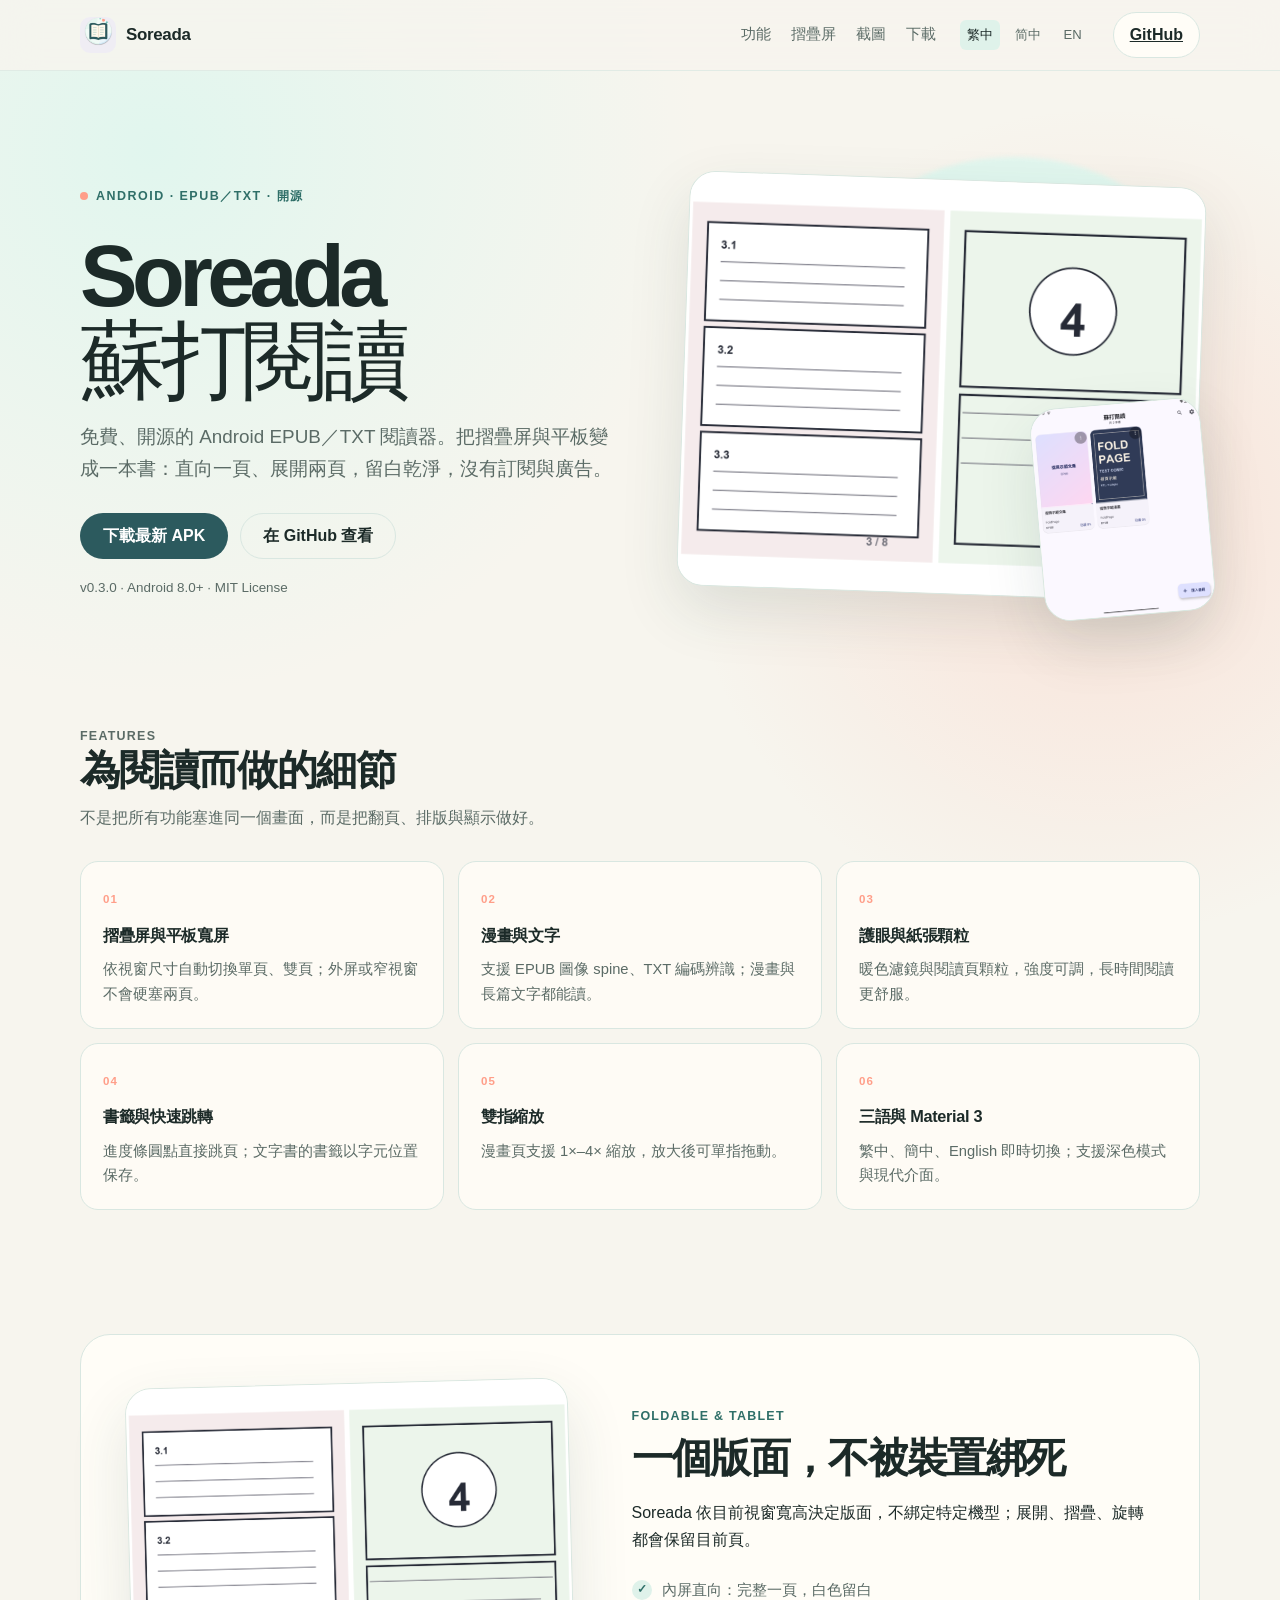
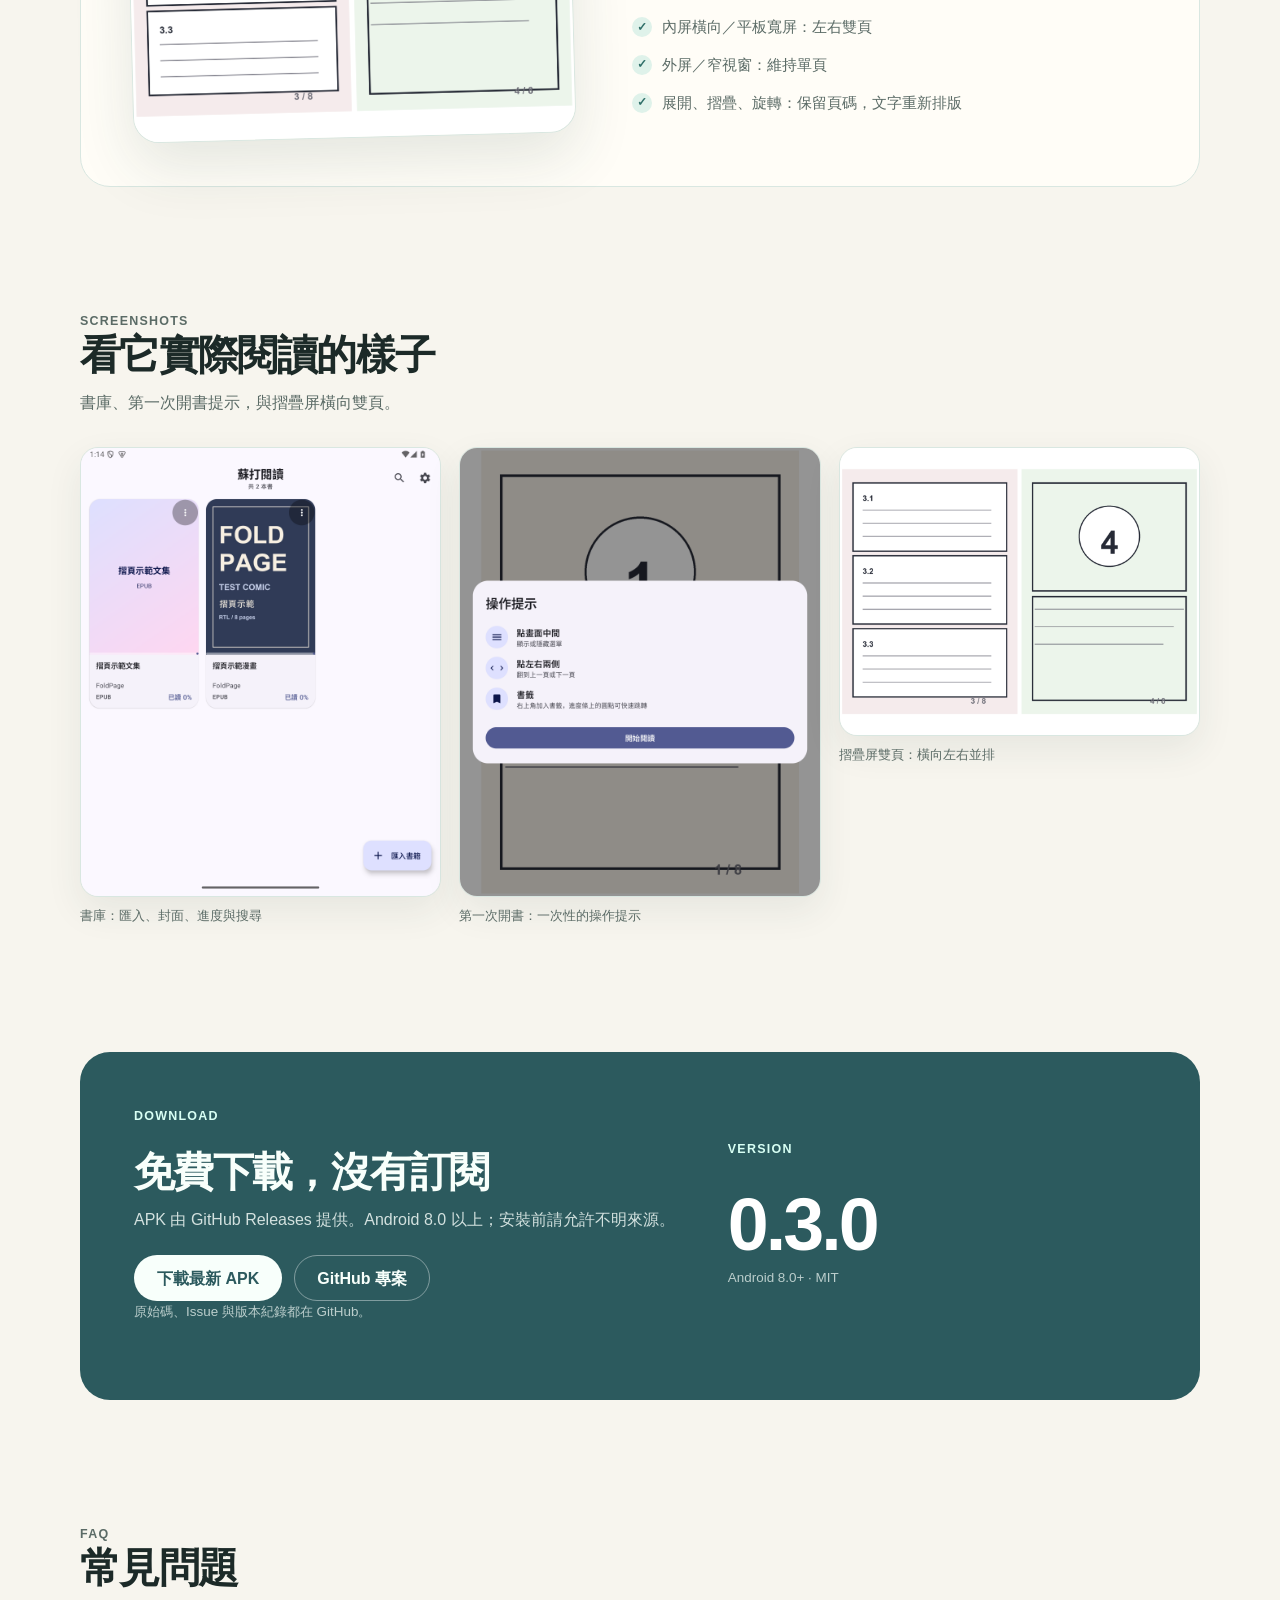
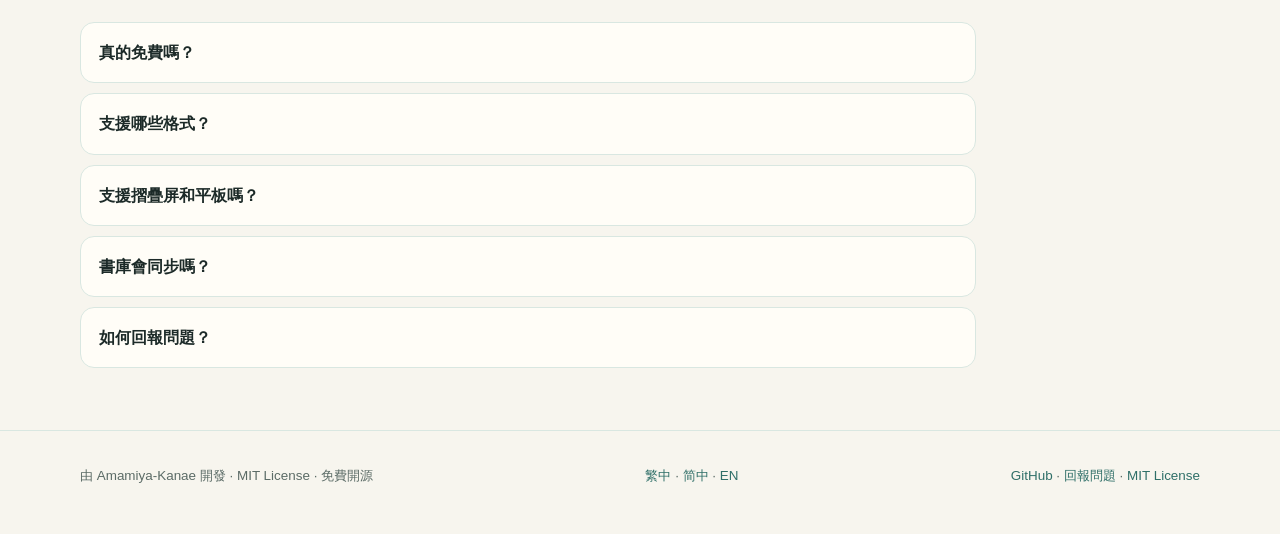
==== docs/index.html @ 7c4c2ee2 "Add trilingual GitHub Pages site and social preview" ====
<!doctype html>
<html lang="zh-Hant">
<head>
    <meta charset="utf-8">
    <meta name="viewport" content="width=device-width, initial-scale=1">
    <title>蘇打閱讀 Soreada — 免費開源 EPUB/TXT 閱讀器，支援摺疊屏與平板</title>
    <meta name="description" content="Soreada 是免費、開源的 Android EPUB／TXT 閱讀器，支援摺疊屏單頁／雙頁、平板寬屏、護眼模式、書籤與書庫搜尋。">
    <link rel="canonical" href="https://amamiya-kanae.github.io/Soreada/">
    <link rel="alternate" hreflang="zh-Hant" href="https://amamiya-kanae.github.io/Soreada/">
    <link rel="alternate" hreflang="zh-Hans" href="https://amamiya-kanae.github.io/Soreada/zh-cn/">
    <link rel="alternate" hreflang="en" href="https://amamiya-kanae.github.io/Soreada/en/">
    <link rel="alternate" hreflang="x-default" href="https://amamiya-kanae.github.io/Soreada/">
    <meta name="theme-color" content="#e1f6ee">
    <meta name="author" content="Amamiya-Kanae">
    <meta property="og:type" content="website">
    <meta property="og:site_name" content="Soreada">
    <meta property="og:title" content="蘇打閱讀 Soreada — 免費開源 EPUB/TXT 閱讀器，支援摺疊屏與平板">
    <meta property="og:description" content="Soreada 是免費、開源的 Android EPUB／TXT 閱讀器，支援摺疊屏單頁／雙頁、平板寬屏、護眼模式、書籤與書庫搜尋。">
    <meta property="og:url" content="https://amamiya-kanae.github.io/Soreada/">
    <meta property="og:image" content="https://amamiya-kanae.github.io/Soreada/social-preview.png">
    <meta property="og:image:width" content="1280">
    <meta property="og:image:height" content="640">
    <meta property="og:image:alt" content="Soreada 蘇打閱讀 — EPUB/TXT reader for foldables and tablets">
    <meta property="og:locale" content="zh_TW">
    <meta name="twitter:card" content="summary_large_image">
    <meta name="twitter:title" content="蘇打閱讀 Soreada — 免費開源 EPUB/TXT 閱讀器，支援摺疊屏與平板">
    <meta name="twitter:description" content="Soreada 是免費、開源的 Android EPUB／TXT 閱讀器，支援摺疊屏單頁／雙頁、平板寬屏、護眼模式、書籤與書庫搜尋。">
    <meta name="twitter:image" content="https://amamiya-kanae.github.io/Soreada/social-preview.png">
    <link rel="icon" type="image/png" href="screenshots/icon.png">
    <link rel="apple-touch-icon" href="screenshots/icon.png">
    <!-- Google Search Console verification: replace this comment with the meta tag Google gives you. -->
    <link rel="stylesheet" href="styles.css">
    <script type="application/ld+json">{"@context": "https://schema.org", "@type": "SoftwareApplication", "name": "Soreada", "alternateName": ["蘇打閱讀", "苏打阅读"], "description": "Soreada 是免費、開源的 Android EPUB／TXT 閱讀器，支援摺疊屏單頁／雙頁、平板寬屏、護眼模式、書籤與書庫搜尋。", "url": "https://amamiya-kanae.github.io/Soreada/", "downloadUrl": "https://github.com/Amamiya-Kanae/Soreada/releases/latest", "softwareVersion": "0.3.0", "applicationCategory": "MultimediaApplication", "operatingSystem": "Android 8.0+", "inLanguage": ["zh-Hant", "zh-Hans", "en"], "license": "https://opensource.org/license/mit", "offers": {"@type": "Offer", "price": "0", "priceCurrency": "USD"}, "author": {"@type": "Person", "name": "Amamiya-Kanae", "url": "https://github.com/Amamiya-Kanae"}, "sameAs": ["https://github.com/Amamiya-Kanae/Soreada"], "screenshot": ["https://amamiya-kanae.github.io/Soreada/screenshots/library.png", "https://amamiya-kanae.github.io/Soreada/screenshots/comic-landscape.png", "https://amamiya-kanae.github.io/Soreada/screenshots/onboarding.png"]}</script>
    <script type="application/ld+json">{"@context": "https://schema.org", "@type": "FAQPage", "mainEntity": [{"@type": "Question", "name": "真的免費嗎？", "acceptedAnswer": {"@type": "Answer", "text": "是。Soreada 是 MIT 授權的開源專案，沒有廣告、訂閱或付費牆。"}}, {"@type": "Question", "name": "支援哪些格式？", "acceptedAnswer": {"@type": "Answer", "text": "EPUB 2/3 與 TXT。目前不支援 DRM、CBZ/CBR、PDF。"}}, {"@type": "Question", "name": "支援摺疊屏和平板嗎？", "acceptedAnswer": {"@type": "Answer", "text": "支援。內屏直向單頁、橫向雙頁；平板寬屏也是雙頁，外屏維持單頁。"}}, {"@type": "Question", "name": "書庫會同步嗎？", "acceptedAnswer": {"@type": "Answer", "text": "書庫存在裝置本機，不需要帳號；換裝置需重新匯入。"}}, {"@type": "Question", "name": "如何回報問題？", "acceptedAnswer": {"@type": "Answer", "text": "到 GitHub Issues 開 Issue，附上裝置型號、Android 版本與重現步驟。"}}]}</script>
</head>
<body>
<header class="site-header">
    <div class="wrap nav">
        <a class="brand" href="./">
            <img src="screenshots/icon.png" alt="" width="36" height="36">
            <span>Soreada</span>
        </a>
        <nav class="nav-links" aria-label="Main">
            <a href="./#features">功能</a>
            <a href="./#foldable">摺疊屏</a>
            <a href="./#screenshots">截圖</a>
            <a href="./#download">下載</a>
        </nav>
        <div class="langs" aria-label="Language">
        <a href="./" aria-current="page">繁中</a>
        <a href="zh-cn/">简中</a>
        <a href="en/">EN</a>
        </div>
        <a class="nav-cta" href="https://github.com/Amamiya-Kanae/Soreada">GitHub</a>
    </div>
</header>

<main>
    <section class="hero wrap">
        <div class="hero-copy">
            <p class="eyebrow">Android · EPUB／TXT · 開源</p>
            <h1>Soreada<span class="thin">蘇打閱讀</span></h1>
            <p class="lead">免費、開源的 Android EPUB／TXT 閱讀器。把摺疊屏與平板變成一本書：直向一頁、展開兩頁，留白乾淨，沒有訂閱與廣告。</p>
            <div class="actions">
                <a class="button" href="https://github.com/Amamiya-Kanae/Soreada/releases/latest">下載最新 APK</a>
                <a class="button secondary" href="https://github.com/Amamiya-Kanae/Soreada">在 GitHub 查看</a>
            </div>
            <p class="meta">v0.3.0 · Android 8.0+ · MIT License</p>
        </div>
        <div class="hero-art">
            <div class="device main">
                <img src="screenshots/comic-landscape.png" alt="Soreada two-page comic spread on a foldable" width="1768" height="2208">
            </div>
            <div class="device small">
                <img src="screenshots/library.png" alt="Soreada library" width="1768" height="2208" loading="lazy">
            </div>
        </div>
    </section>

    <section class="wrap" id="features">
        <div class="section-head">
            <p class="section-kicker">FEATURES</p>
            <h2>為閱讀而做的細節</h2>
            <p>不是把所有功能塞進同一個畫面，而是把翻頁、排版與顯示做好。</p>
        </div>
        <div class="features">
        <article class="card">
          <span class="num">01</span>
          <h3>摺疊屏與平板寬屏</h3>
          <p>依視窗尺寸自動切換單頁、雙頁；外屏或窄視窗不會硬塞兩頁。</p>
        </article>
        <article class="card">
          <span class="num">02</span>
          <h3>漫畫與文字</h3>
          <p>支援 EPUB 圖像 spine、TXT 編碼辨識；漫畫與長篇文字都能讀。</p>
        </article>
        <article class="card">
          <span class="num">03</span>
          <h3>護眼與紙張顆粒</h3>
          <p>暖色濾鏡與閱讀頁顆粒，強度可調，長時間閱讀更舒服。</p>
        </article>
        <article class="card">
          <span class="num">04</span>
          <h3>書籤與快速跳轉</h3>
          <p>進度條圓點直接跳頁；文字書的書籤以字元位置保存。</p>
        </article>
        <article class="card">
          <span class="num">05</span>
          <h3>雙指縮放</h3>
          <p>漫畫頁支援 1×–4× 縮放，放大後可單指拖動。</p>
        </article>
        <article class="card">
          <span class="num">06</span>
          <h3>三語與 Material 3</h3>
          <p>繁中、簡中、English 即時切換；支援深色模式與現代介面。</p>
        </article>
        </div>
    </section>

    <section class="wrap" id="foldable">
        <div class="foldable">
            <div class="device">
                <img src="screenshots/comic-landscape.png" alt="Two-page foldable reading layout" width="1768" height="2208" loading="lazy">
            </div>
            <div>
                <p class="section-kicker">FOLDABLE & TABLET</p>
                <h2>一個版面，不被裝置綁死</h2>
                <p>Soreada 依目前視窗寬高決定版面，不綁定特定機型；展開、摺疊、旋轉都會保留目前頁。</p>
                <ul class="checklist">
          <li>內屏直向：完整一頁，白色留白</li>
          <li>內屏橫向／平板寬屏：左右雙頁</li>
          <li>外屏／窄視窗：維持單頁</li>
          <li>展開、摺疊、旋轉：保留頁碼，文字重新排版</li>
                </ul>
            </div>
        </div>
    </section>

    <section class="wrap" id="screenshots">
        <div class="section-head">
            <p class="section-kicker">SCREENSHOTS</p>
            <h2>看它實際閱讀的樣子</h2>
            <p>書庫、第一次開書提示，與摺疊屏橫向雙頁。</p>
        </div>
        <div class="gallery">
            <figure class="shot">
                <img src="screenshots/library.png" alt="Soreada library" width="1768" height="2208" loading="lazy">
                <figcaption>書庫：匯入、封面、進度與搜尋</figcaption>
            </figure>
            <figure class="shot">
                <img src="screenshots/onboarding.png" alt="Soreada first-run tips" width="1768" height="2208" loading="lazy">
                <figcaption>第一次開書：一次性的操作提示</figcaption>
            </figure>
            <figure class="shot">
                <img src="screenshots/comic-landscape.png" alt="Soreada two-page spread" width="1768" height="2208" loading="lazy">
                <figcaption>摺疊屏雙頁：橫向左右並排</figcaption>
            </figure>
        </div>
    </section>

    <section class="wrap" id="download">
        <div class="download">
            <div>
                <p class="section-kicker">DOWNLOAD</p>
                <h2>免費下載，沒有訂閱</h2>
                <p>APK 由 GitHub Releases 提供。Android 8.0 以上；安裝前請允許不明來源。</p>
                <div class="actions">
                    <a class="button" href="https://github.com/Amamiya-Kanae/Soreada/releases/latest">下載最新 APK</a>
                    <a class="button secondary" href="https://github.com/Amamiya-Kanae/Soreada">GitHub 專案</a>
                </div>
                <p class="meta">原始碼、Issue 與版本紀錄都在 GitHub。</p>
            </div>
            <div>
                <p class="section-kicker">VERSION</p>
                <h2 style="font-size:clamp(2.6rem,6vw,4.6rem);margin:0;color:#fff">0.3.0</h2>
                <p class="meta">Android 8.0+ · MIT</p>
            </div>
        </div>
    </section>

    <section class="wrap" id="faq">
        <div class="section-head">
            <p class="section-kicker">FAQ</p>
            <h2>常見問題</h2>
        </div>
        <div class="faq">
        <details>
          <summary>真的免費嗎？</summary>
          <p>是。Soreada 是 MIT 授權的開源專案，沒有廣告、訂閱或付費牆。</p>
        </details>
        <details>
          <summary>支援哪些格式？</summary>
          <p>EPUB 2/3 與 TXT。目前不支援 DRM、CBZ/CBR、PDF。</p>
        </details>
        <details>
          <summary>支援摺疊屏和平板嗎？</summary>
          <p>支援。內屏直向單頁、橫向雙頁；平板寬屏也是雙頁，外屏維持單頁。</p>
        </details>
        <details>
          <summary>書庫會同步嗎？</summary>
          <p>書庫存在裝置本機，不需要帳號；換裝置需重新匯入。</p>
        </details>
        <details>
          <summary>如何回報問題？</summary>
          <p>到 GitHub Issues 開 Issue，附上裝置型號、Android 版本與重現步驟。</p>
        </details>
        </div>
    </section>
</main>

<footer>
    <div class="wrap foot">
        <span>由 Amamiya-Kanae 開發 · MIT License · 免費開源</span>
        <span class="foot-langs"><a href="./">繁中</a> · <a href="zh-cn/">简中</a> · <a href="en/">EN</a></span>
        <span><a href="https://github.com/Amamiya-Kanae/Soreada">GitHub</a> · <a href="https://github.com/Amamiya-Kanae/Soreada/issues">回報問題</a> · <a href="https://github.com/Amamiya-Kanae/Soreada/blob/main/LICENSE">MIT License</a></span>
    </div>
</footer>
</body>
</html>
---- docs/styles.css ----
:root {
  color-scheme: light dark;
  --paper: #f7f5ee;
  --paper-2: #fffdf7;
  --ink: #1c2a28;
  --muted: #5b6b66;
  --teal: #2c5a5e;
  --teal-soft: #dff2ea;
  --mint: #e1f6ee;
  --coral: #ff9e89;
  --line: #d9e7e1;
  --accent: #2f6f68;
  --shadow: 0 24px 60px rgba(35, 65, 58, 0.12);
  --radius: 24px;
  --max: 1120px;
  font-family: -apple-system, BlinkMacSystemFont, "Segoe UI", "Noto Sans TC",
    "Noto Sans SC", "Helvetica Neue", Arial, sans-serif;
}

@media (prefers-color-scheme: dark) {
  :root {
    --paper: #111b19;
    --paper-2: #162320;
    --ink: #edf7f2;
    --muted: #a8bdb5;
    --teal: #9ad7c9;
    --teal-soft: #203d36;
    --mint: #18332c;
    --line: #2b453d;
    --accent: #9ad7c9;
    --shadow: 0 24px 60px rgba(0, 0, 0, 0.3);
  }
}

* { box-sizing: border-box; }
html { scroll-behavior: smooth; }
body {
  margin: 0;
  background:
    radial-gradient(circle at 12% 4%, var(--mint), transparent 34rem),
    radial-gradient(circle at 86% 14%, rgba(255, 158, 137, 0.22), transparent 26rem),
    var(--paper);
  color: var(--ink);
  line-height: 1.7;
  -webkit-font-smoothing: antialiased;
}
img { max-width: 100%; height: auto; display: block; }
a { color: inherit; }
.wrap { width: min(100% - 40px, var(--max)); margin-inline: auto; }

.site-header {
  position: sticky;
  top: 0;
  z-index: 20;
  backdrop-filter: blur(18px);
  background: color-mix(in srgb, var(--paper) 82%, transparent);
  border-bottom: 1px solid color-mix(in srgb, var(--line) 75%, transparent);
}
.nav {
  min-height: 70px;
  display: flex;
  align-items: center;
  gap: 24px;
}
.brand {
  display: inline-flex;
  align-items: center;
  gap: 10px;
  text-decoration: none;
  font-weight: 750;
  letter-spacing: -0.02em;
  font-size: 1.06rem;
}
.brand img { width: 36px; height: 36px; border-radius: 10px; }
.nav-links {
  display: flex;
  align-items: center;
  gap: 20px;
  margin-left: auto;
  font-size: 0.92rem;
  color: var(--muted);
}
.nav-links a { text-decoration: none; }
.nav-links a:hover { color: var(--ink); }
.nav-cta {
  border: 1px solid var(--line);
  background: var(--paper-2);
  color: var(--ink) !important;
  border-radius: 999px;
  padding: 8px 16px;
  font-weight: 650;
}
.langs { display: flex; gap: 8px; font-size: 0.82rem; }
.langs a {
  text-decoration: none;
  color: var(--muted);
  padding: 4px 7px;
  border-radius: 6px;
}
.langs a[aria-current="page"] { color: var(--ink); background: var(--teal-soft); }

.hero {
  display: grid;
  grid-template-columns: 1.02fr 0.98fr;
  gap: clamp(28px, 5vw, 72px);
  align-items: center;
  padding: clamp(56px, 8vw, 110px) 0 64px;
}
.eyebrow {
  display: inline-flex;
  align-items: center;
  gap: 8px;
  color: var(--accent);
  font-size: 0.78rem;
  font-weight: 750;
  letter-spacing: 0.12em;
  text-transform: uppercase;
}
.eyebrow::before {
  content: "";
  width: 8px; height: 8px; border-radius: 50%;
  background: var(--coral);
}
h1 {
  margin: 14px 0 18px;
  font-size: clamp(2.9rem, 7vw, 5.4rem);
  line-height: 0.98;
  letter-spacing: -0.065em;
}
h1 .thin { display: block; font-weight: 430; letter-spacing: -0.055em; }
.lead {
  max-width: 34rem;
  margin: 0 0 28px;
  color: var(--muted);
  font-size: clamp(1.02rem, 1.6vw, 1.18rem);
}
.actions { display: flex; flex-wrap: wrap; gap: 12px; align-items: center; }
.button {
  display: inline-flex;
  align-items: center;
  justify-content: center;
  gap: 8px;
  min-height: 46px;
  padding: 0 22px;
  border-radius: 999px;
  background: var(--teal);
  color: #fff;
  text-decoration: none;
  font-weight: 700;
  border: 1px solid transparent;
  transition: transform .16s ease, opacity .16s ease;
}
.button:hover { transform: translateY(-1px); opacity: .92; }
.button.secondary {
  background: transparent;
  color: var(--ink);
  border-color: var(--line);
}
.meta { margin: 18px 0 0; color: var(--muted); font-size: 0.84rem; }
.hero-art { position: relative; min-height: 360px; }
.device {
  border-radius: 26px;
  overflow: hidden;
  background: var(--paper-2);
  border: 1px solid var(--line);
  box-shadow: var(--shadow);
}
.device.main { transform: rotate(2deg); }
.device.small {
  position: absolute;
  width: 33%;
  right: -8px;
  bottom: -22px;
  transform: rotate(-5deg);
}
.hero-art::before {
  content: "";
  position: absolute;
  width: 72%; height: 72%;
  right: 0; top: -22px;
  background: var(--mint);
  border-radius: 50%;
  filter: blur(2px);
  z-index: -1;
}

section { padding: 62px 0; }
.section-head { max-width: 44rem; margin-bottom: 30px; }
.section-kicker {
  margin: 0 0 8px;
  color: var(--accent);
  font-size: 0.78rem;
  font-weight: 750;
  letter-spacing: 0.1em;
  text-transform: uppercase;
}
h2 {
  margin: 0 0 10px;
  font-size: clamp(1.8rem, 3.2vw, 2.6rem);
  line-height: 1.15;
  letter-spacing: -0.04em;
}
.section-head p { margin: 0; color: var(--muted); }

.features {
  display: grid;
  grid-template-columns: repeat(3, minmax(0, 1fr));
  gap: 14px;
}
.card {
  background: color-mix(in srgb, var(--paper-2) 86%, transparent);
  border: 1px solid var(--line);
  border-radius: 18px;
  padding: 22px;
}
.card .num {
  color: var(--coral);
  font-size: 0.72rem;
  font-weight: 800;
  letter-spacing: 0.1em;
}
.card h3 { margin: 10px 0 8px; font-size: 1.02rem; letter-spacing: -0.02em; }
.card p { margin: 0; color: var(--muted); font-size: 0.92rem; line-height: 1.65; }

.foldable {
  display: grid;
  grid-template-columns: 0.92fr 1.08fr;
  gap: clamp(24px, 5vw, 60px);
  align-items: center;
  background: var(--paper-2);
  border: 1px solid var(--line);
  border-radius: 30px;
  padding: clamp(24px, 4vw, 48px);
}
.foldable .device { box-shadow: var(--shadow); transform: rotate(-1.5deg); }
.checklist { list-style: none; padding: 0; margin: 24px 0 0; display: grid; gap: 12px; }
.checklist li { display: flex; gap: 10px; color: var(--muted); font-size: 0.94rem; }
.checklist li::before {
  content: "✓";
  flex: none;
  width: 20px; height: 20px;
  border-radius: 50%;
  display: grid; place-items: center;
  background: var(--teal-soft);
  color: var(--accent);
  font-size: 0.72rem;
  font-weight: 800;
  margin-top: 3px;
}

.gallery { display: grid; grid-template-columns: repeat(3, 1fr); gap: 18px; }
.shot { margin: 0; }
.shot img {
  border-radius: 18px;
  border: 1px solid var(--line);
  background: var(--paper-2);
  box-shadow: 0 14px 36px rgba(35, 65, 58, 0.08);
}
.shot figcaption { margin-top: 8px; color: var(--muted); font-size: 0.82rem; }

.download {
  display: grid;
  grid-template-columns: 1.15fr .85fr;
  gap: 28px;
  align-items: center;
  background: var(--teal);
  color: #f8fffb;
  border-radius: 30px;
  padding: clamp(28px, 5vw, 54px);
}
.download h2 { color: inherit; }
.download p { color: color-mix(in srgb, #f8fffb 82%, transparent); margin: 0 0 22px; }
.download .button { background: #f8fffb; color: var(--teal); }
.download .button.secondary { background: transparent; color: #f8fffb; border-color: rgba(255,255,255,.4); }
.download .meta { color: color-mix(in srgb, #f8fffb 70%, transparent); }
.qr-note { font-size: 0.8rem; opacity: .8; }

.faq { display: grid; gap: 10px; max-width: 56rem; }
details {
  background: var(--paper-2);
  border: 1px solid var(--line);
  border-radius: 14px;
  padding: 0 18px;
}
summary { cursor: pointer; list-style: none; padding: 16px 0; font-weight: 650; }
summary::-webkit-details-marker { display: none; }
details p { margin: 0 0 16px; color: var(--muted); font-size: 0.92rem; }

footer {
  border-top: 1px solid var(--line);
  padding: 34px 0 46px;
  color: var(--muted);
  font-size: 0.84rem;
}
footer .foot { display: flex; flex-wrap: wrap; gap: 12px 24px; justify-content: space-between; }
footer a { color: var(--accent); text-decoration: none; }

@media (max-width: 860px) {
  .nav-links { display: none; }
  .hero, .foldable, .download { grid-template-columns: 1fr; }
  .hero { padding-top: 46px; }
  .hero-art { min-height: auto; max-width: 460px; margin-inline: auto; }
  .features { grid-template-columns: repeat(2, minmax(0, 1fr)); }
  .gallery { grid-template-columns: 1fr 1fr; }
}
@media (max-width: 560px) {
  .wrap { width: min(100% - 28px, var(--max)); }
  .nav { gap: 12px; }
  .nav-links, .langs { display: none; }
  .brand span { font-size: 1rem; }
  .features, .gallery { grid-template-columns: 1fr; }
  .device.small { width: 40%; }
  section { padding: 46px 0; }
}
@media (prefers-reduced-motion: reduce) {
  html { scroll-behavior: auto; }
  * { transition: none !important; }
}

.download .section-kicker { color: #d8fff4; }

.hero-copy, .hero-art, .foldable > *, .features > *, .gallery > *, .download > * { min-width: 0; }
.device img, .shot img { width: 100%; height: auto; }
body { overflow-x: clip; }
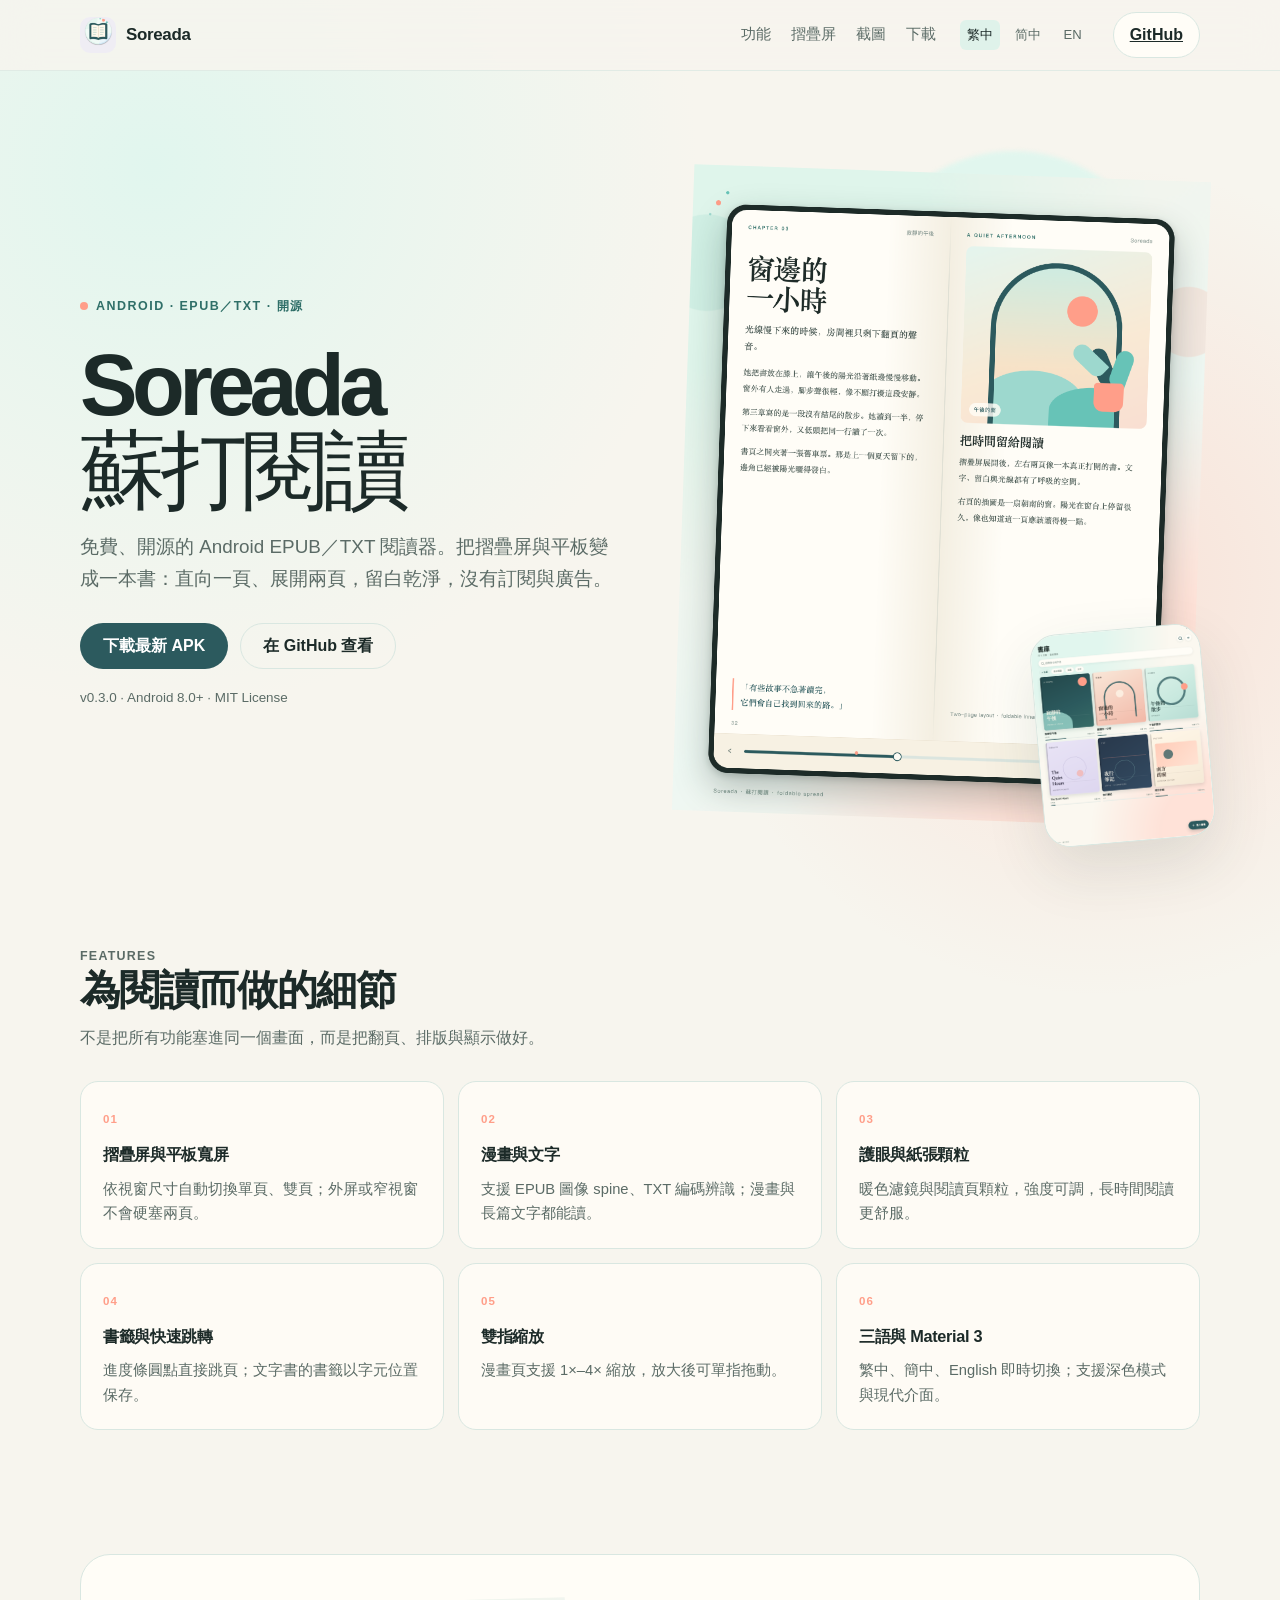
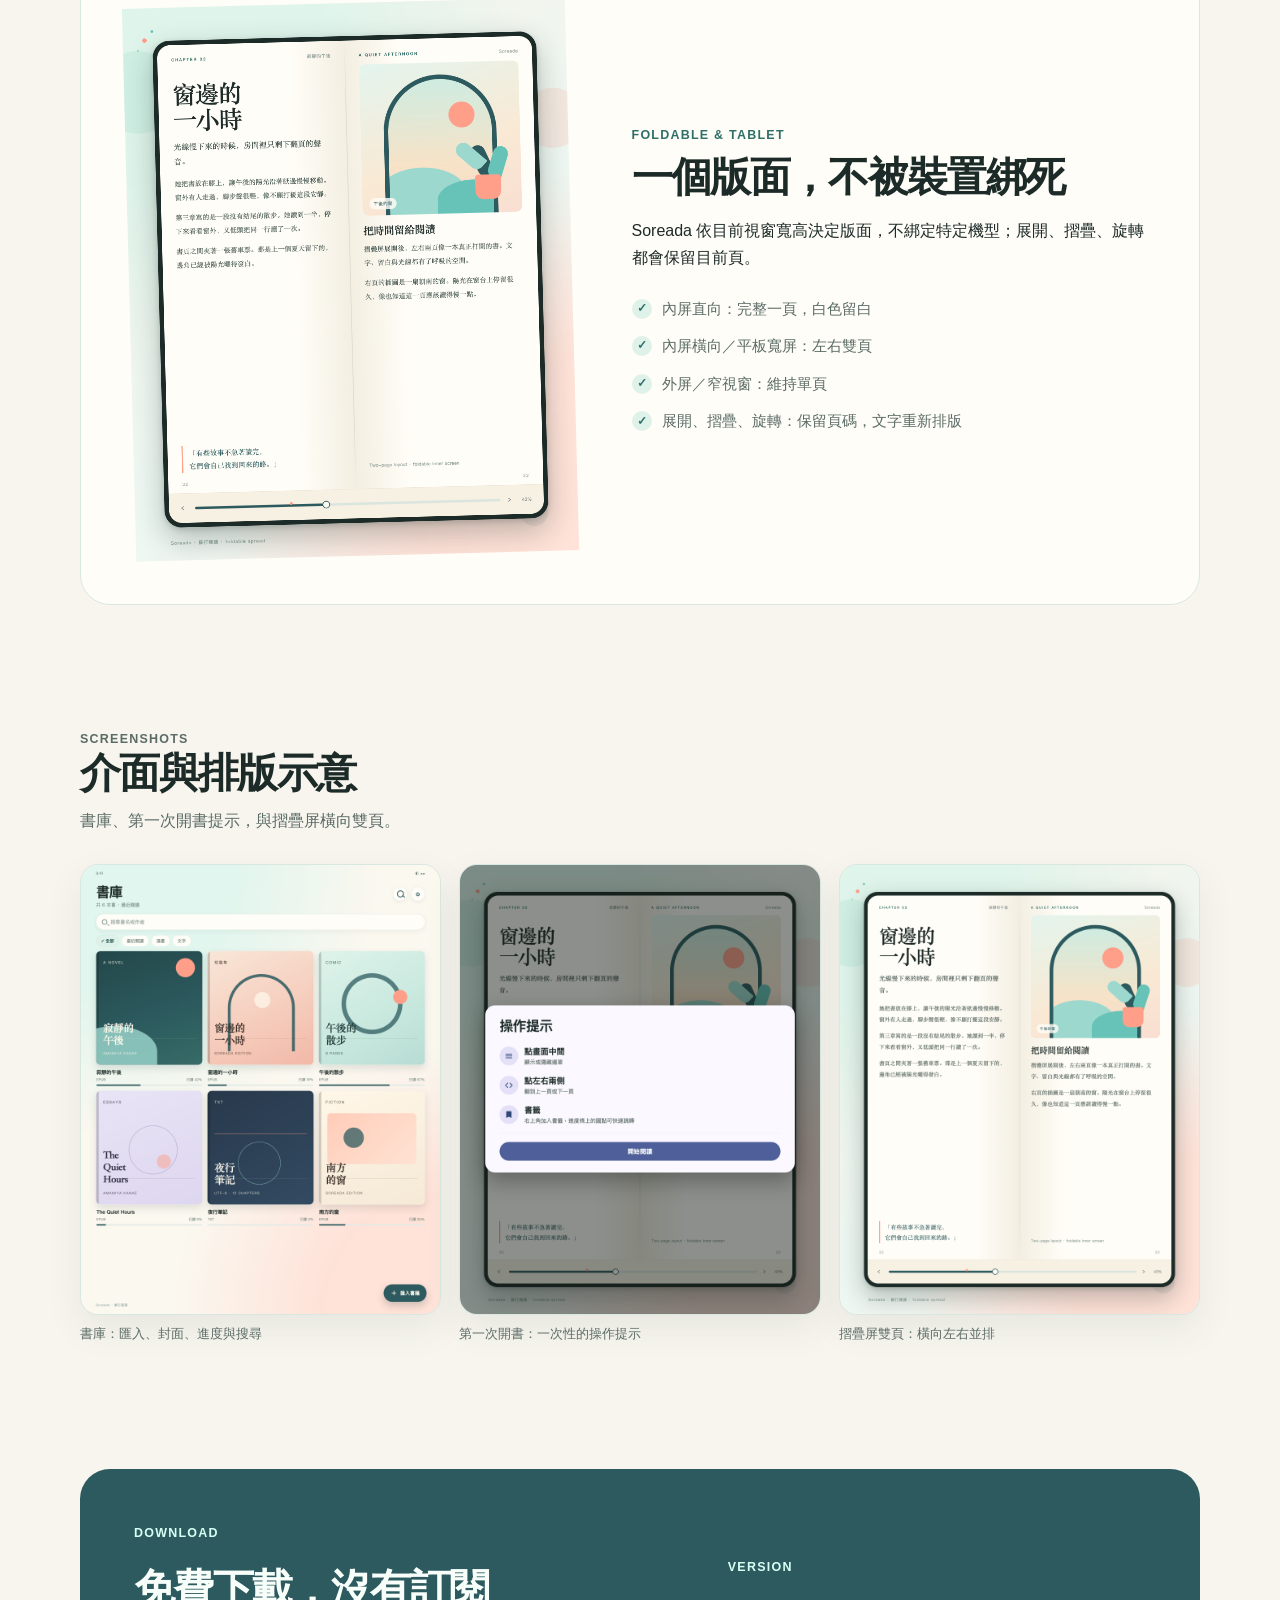
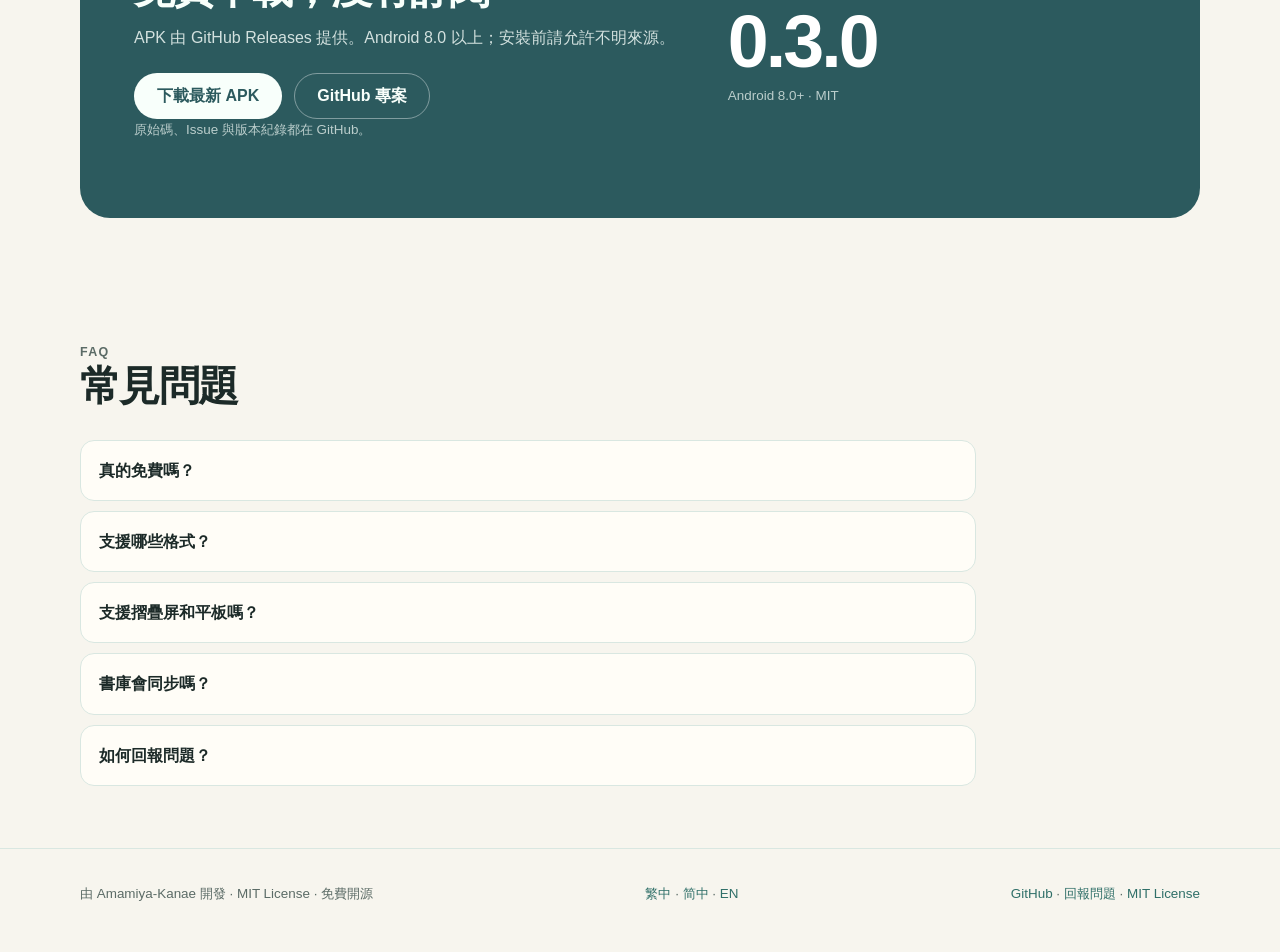
==== commit 552698a4: "Improve README and site mockups with Material 3 layouts" ====
--- a/docs/index.html
+++ b/docs/index.html
@@ -69,7 +69,7 @@
         </div>
         <div class="hero-art">
             <div class="device main">
-                <img src="screenshots/comic-landscape.png" alt="Soreada two-page comic spread on a foldable" width="1768" height="2208">
+                <img src="screenshots/comic-landscape.png" alt="Soreada two-page reading spread on a foldable" width="1768" height="2208">
             </div>
             <div class="device small">
                 <img src="screenshots/library.png" alt="Soreada library" width="1768" height="2208" loading="lazy">
@@ -120,7 +120,7 @@
     <section class="wrap" id="foldable">
         <div class="foldable">
             <div class="device">
-                <img src="screenshots/comic-landscape.png" alt="Two-page foldable reading layout" width="1768" height="2208" loading="lazy">
+                <img src="screenshots/comic-landscape.png" alt="Two-page reading layout on a foldable" width="1768" height="2208" loading="lazy">
             </div>
             <div>
                 <p class="section-kicker">FOLDABLE & TABLET</p>
@@ -139,7 +139,7 @@
     <section class="wrap" id="screenshots">
         <div class="section-head">
             <p class="section-kicker">SCREENSHOTS</p>
-            <h2>看它實際閱讀的樣子</h2>
+            <h2>介面與排版示意</h2>
             <p>書庫、第一次開書提示，與摺疊屏橫向雙頁。</p>
         </div>
         <div class="gallery">
@@ -152,7 +152,7 @@
                 <figcaption>第一次開書：一次性的操作提示</figcaption>
             </figure>
             <figure class="shot">
-                <img src="screenshots/comic-landscape.png" alt="Soreada two-page spread" width="1768" height="2208" loading="lazy">
+                <img src="screenshots/comic-landscape.png" alt="Soreada two-page reading spread" width="1768" height="2208" loading="lazy">
                 <figcaption>摺疊屏雙頁：橫向左右並排</figcaption>
             </figure>
         </div>
--- a/docs/styles.css
+++ b/docs/styles.css
@@ -322,3 +322,5 @@
 .hero-copy, .hero-art, .foldable > *, .features > *, .gallery > *, .download > * { min-width: 0; }
 .device img, .shot img { width: 100%; height: auto; }
 body { overflow-x: clip; }
+
+.hero-art .device.main, .foldable .device { background: transparent; border: 0; box-shadow: none; border-radius: 0; overflow: visible; }
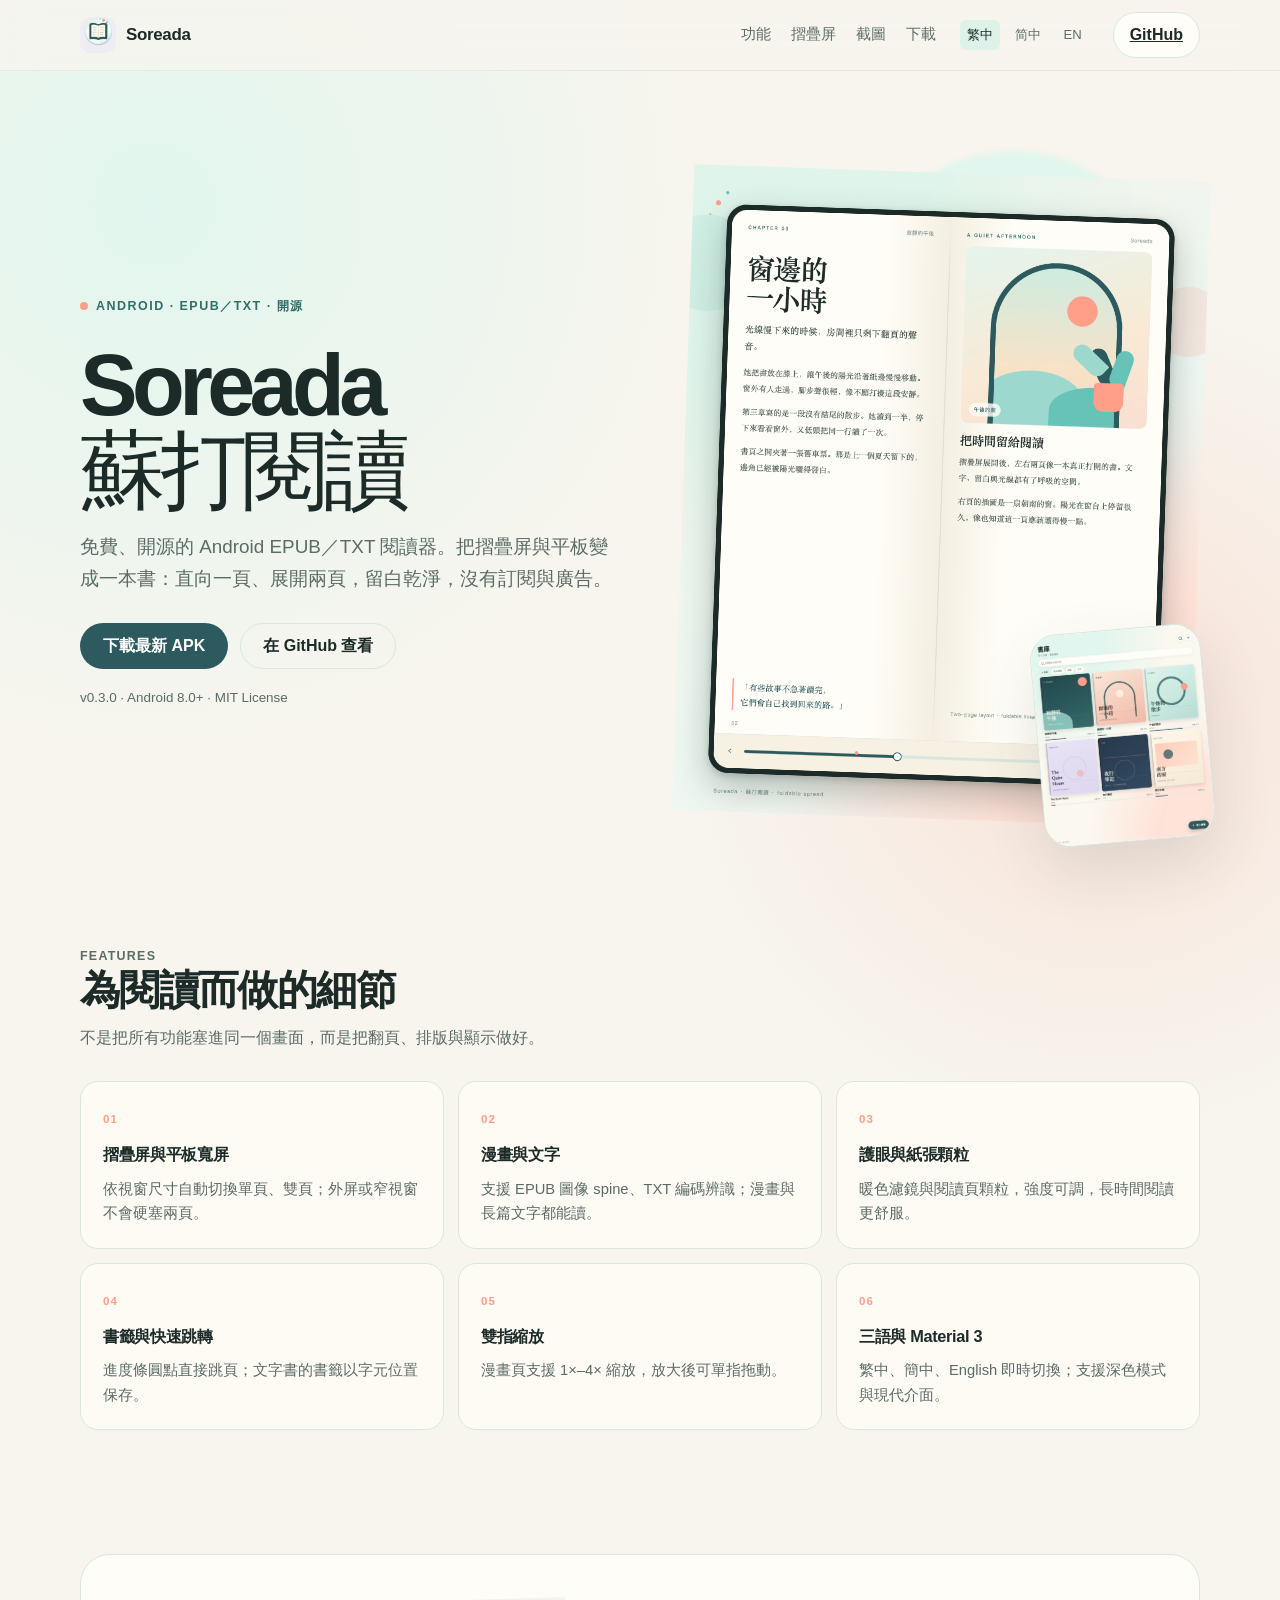
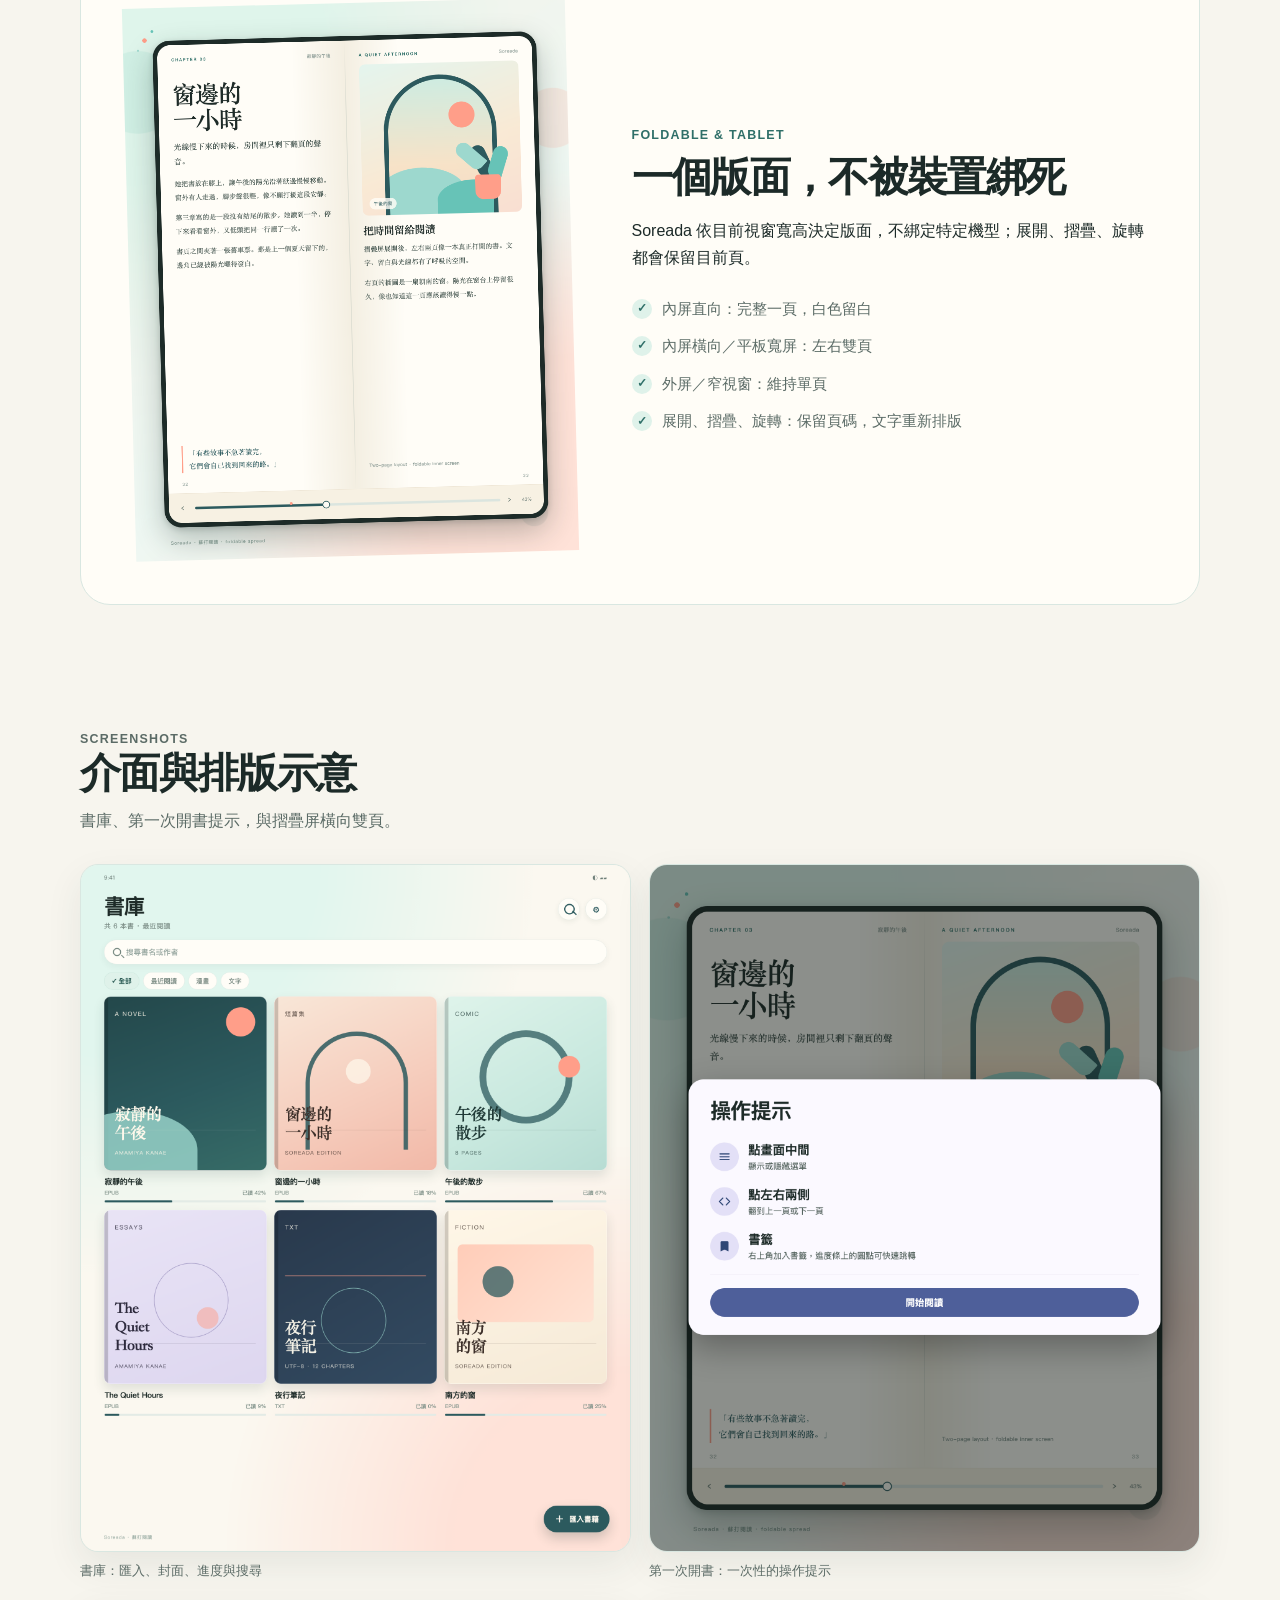
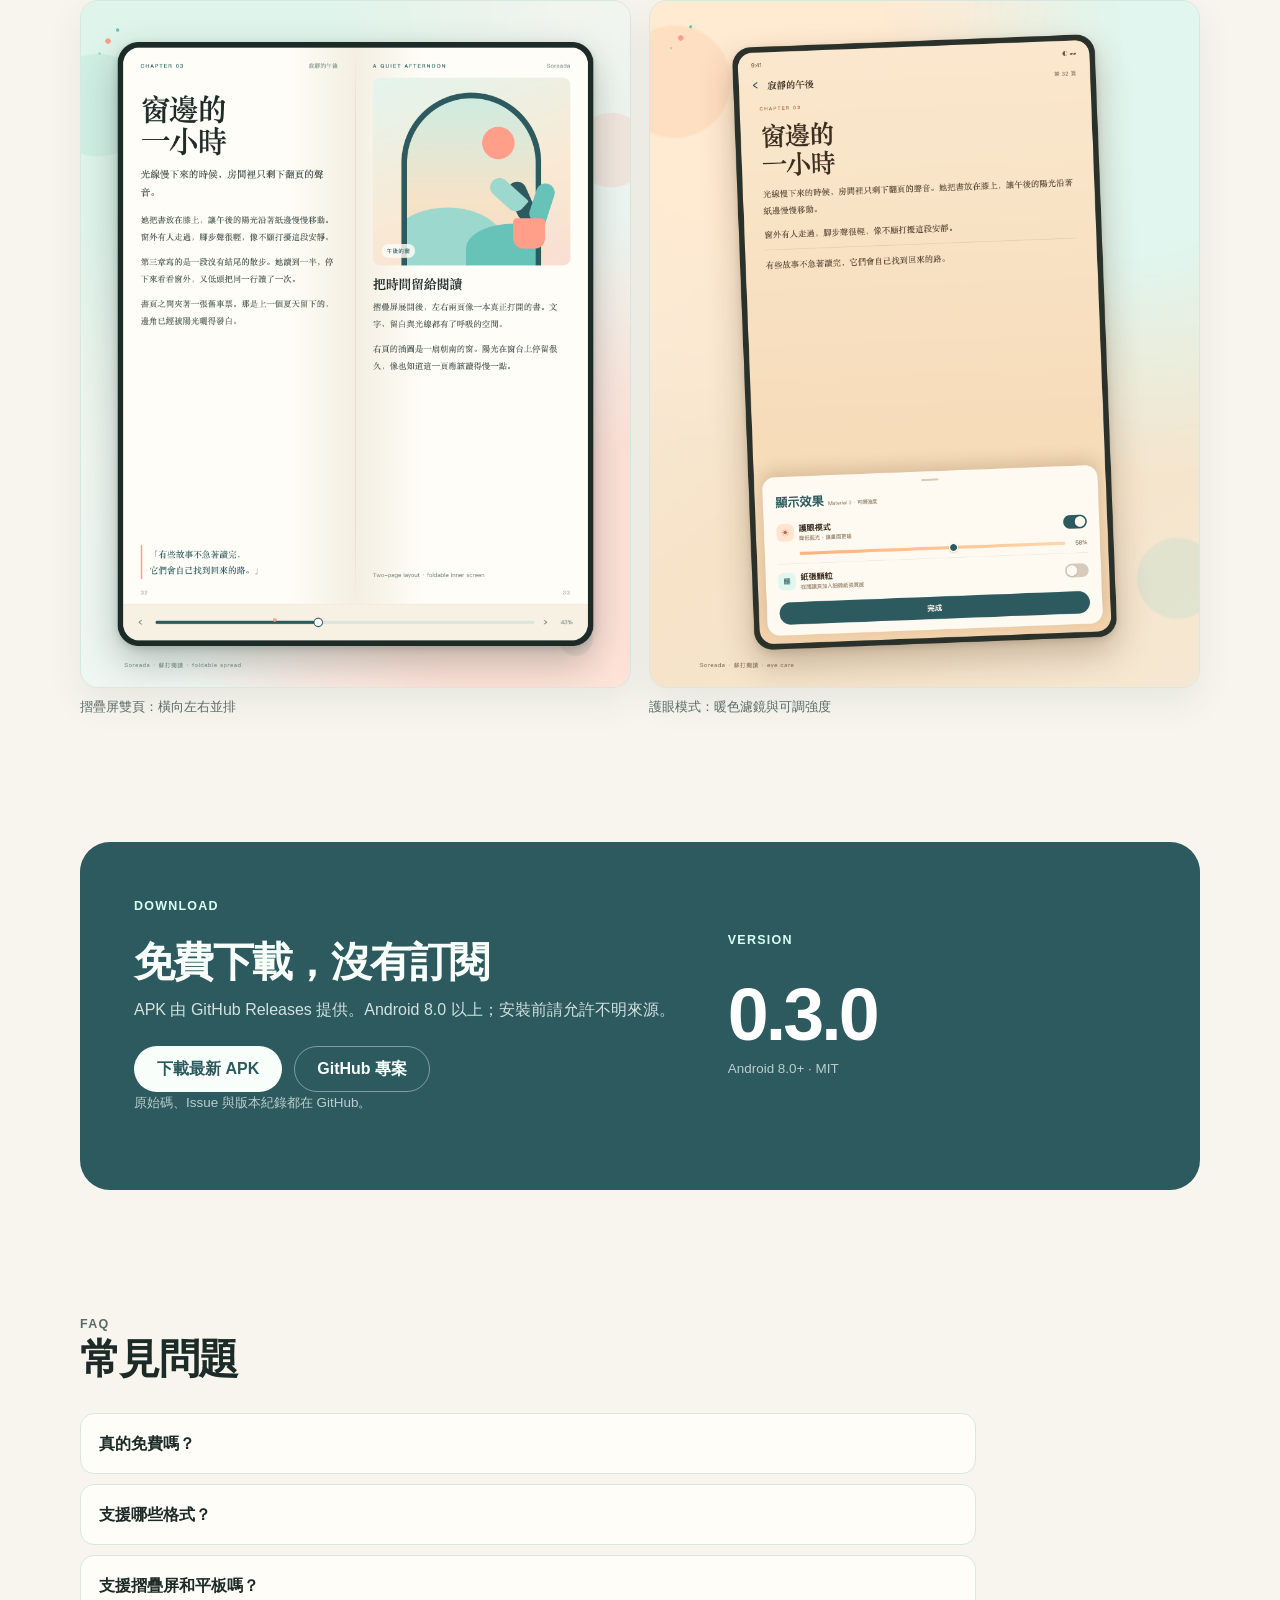
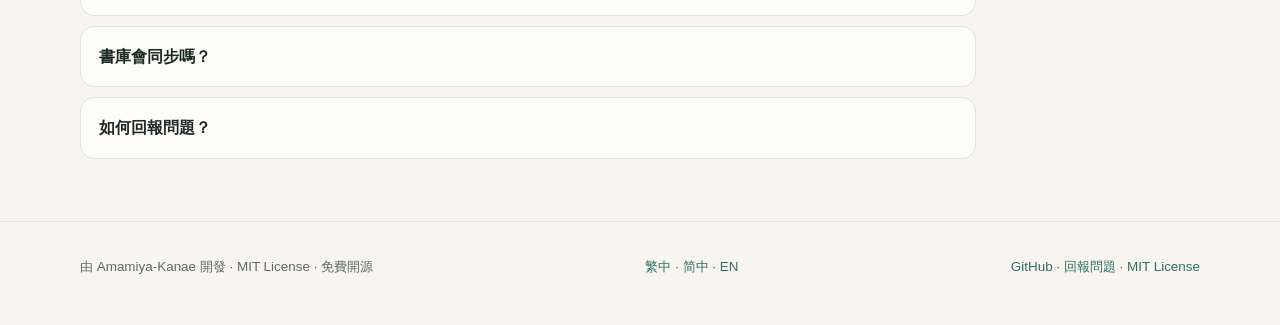
==== commit bc754b11: "Polish landing page mockups and add eye-care preview" ====
--- a/docs/index.html
+++ b/docs/index.html
@@ -155,6 +155,10 @@
                 <img src="screenshots/comic-landscape.png" alt="Soreada two-page reading spread" width="1768" height="2208" loading="lazy">
                 <figcaption>摺疊屏雙頁：橫向左右並排</figcaption>
             </figure>
+            <figure class="shot">
+                <img src="screenshots/eyecare.png" alt="Soreada eye care display" width="1768" height="2208" loading="lazy">
+                <figcaption>護眼模式：暖色濾鏡與可調強度</figcaption>
+            </figure>
         </div>
     </section>
 
--- a/docs/styles.css
+++ b/docs/styles.css
@@ -248,7 +248,7 @@
   margin-top: 3px;
 }
 
-.gallery { display: grid; grid-template-columns: repeat(3, 1fr); gap: 18px; }
+.gallery { display: grid; grid-template-columns: repeat(2, 1fr); gap: 18px; }
 .shot { margin: 0; }
 .shot img {
   border-radius: 18px;
